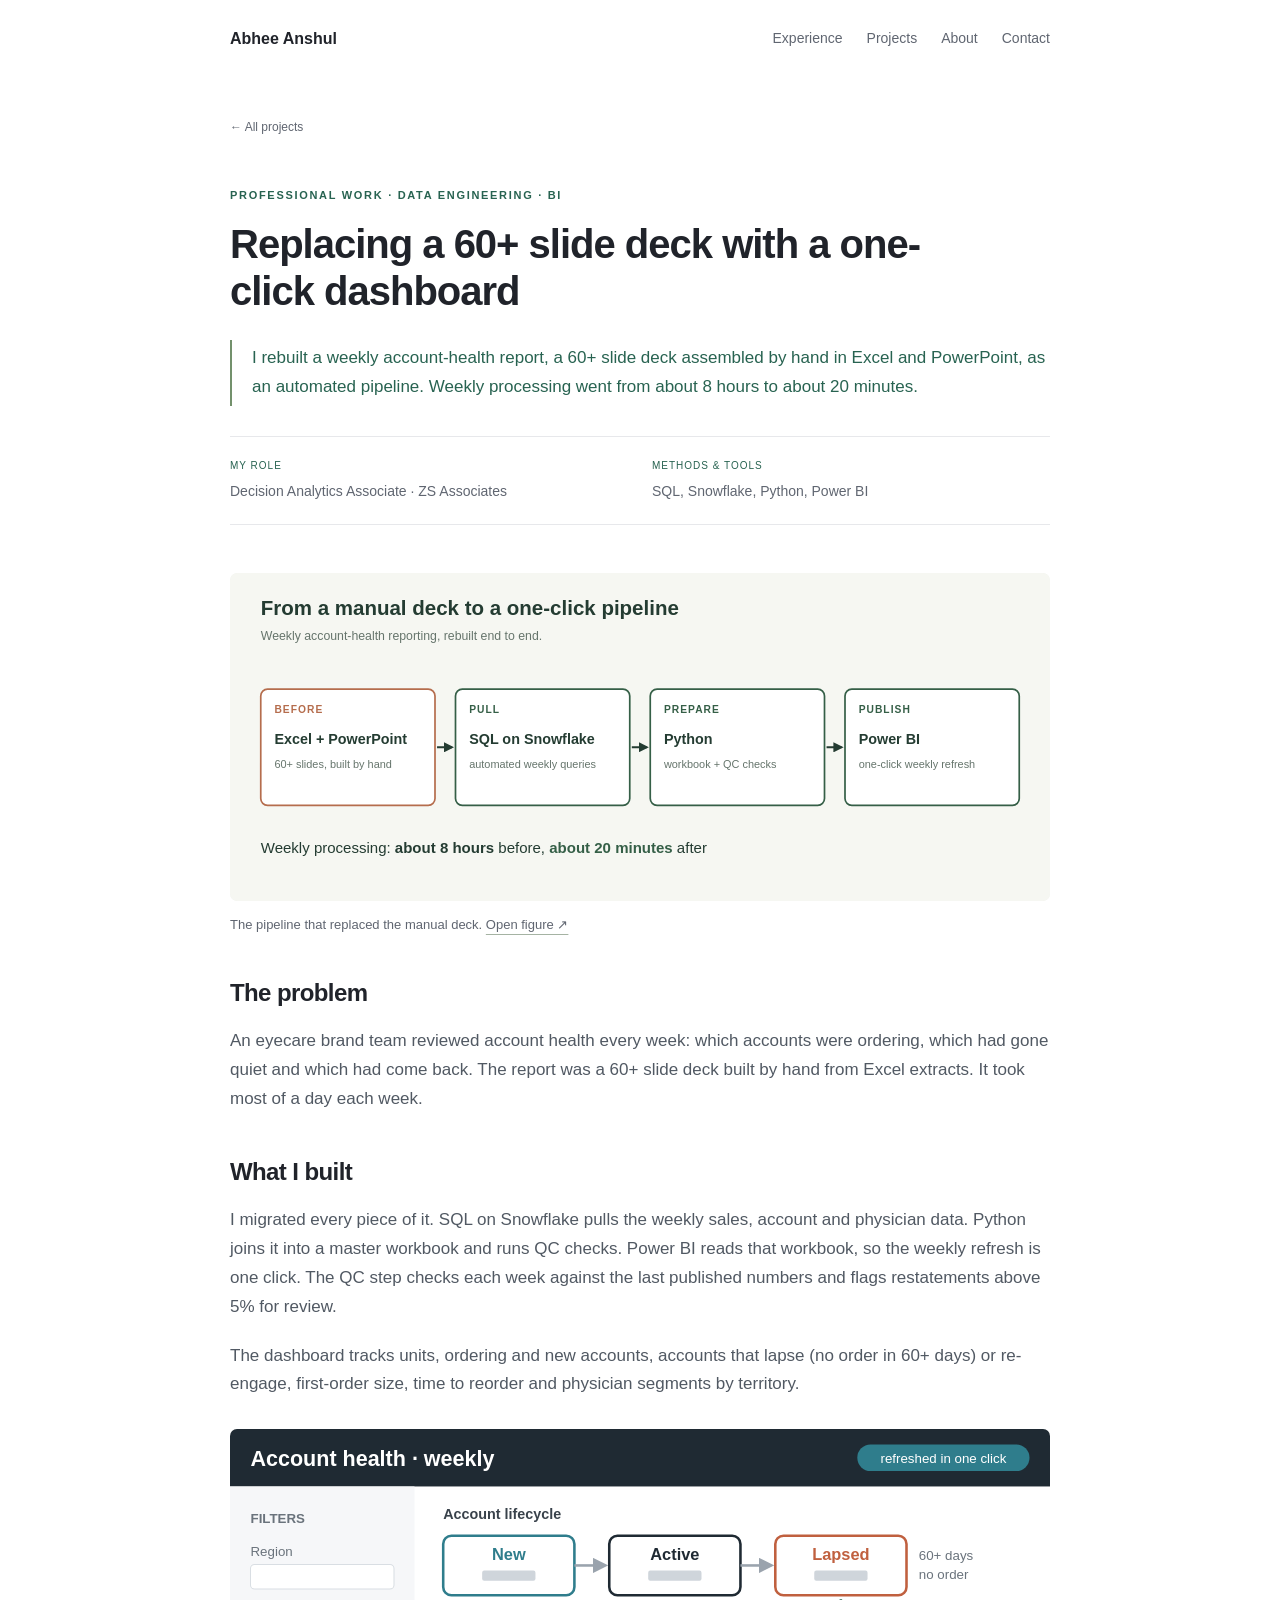
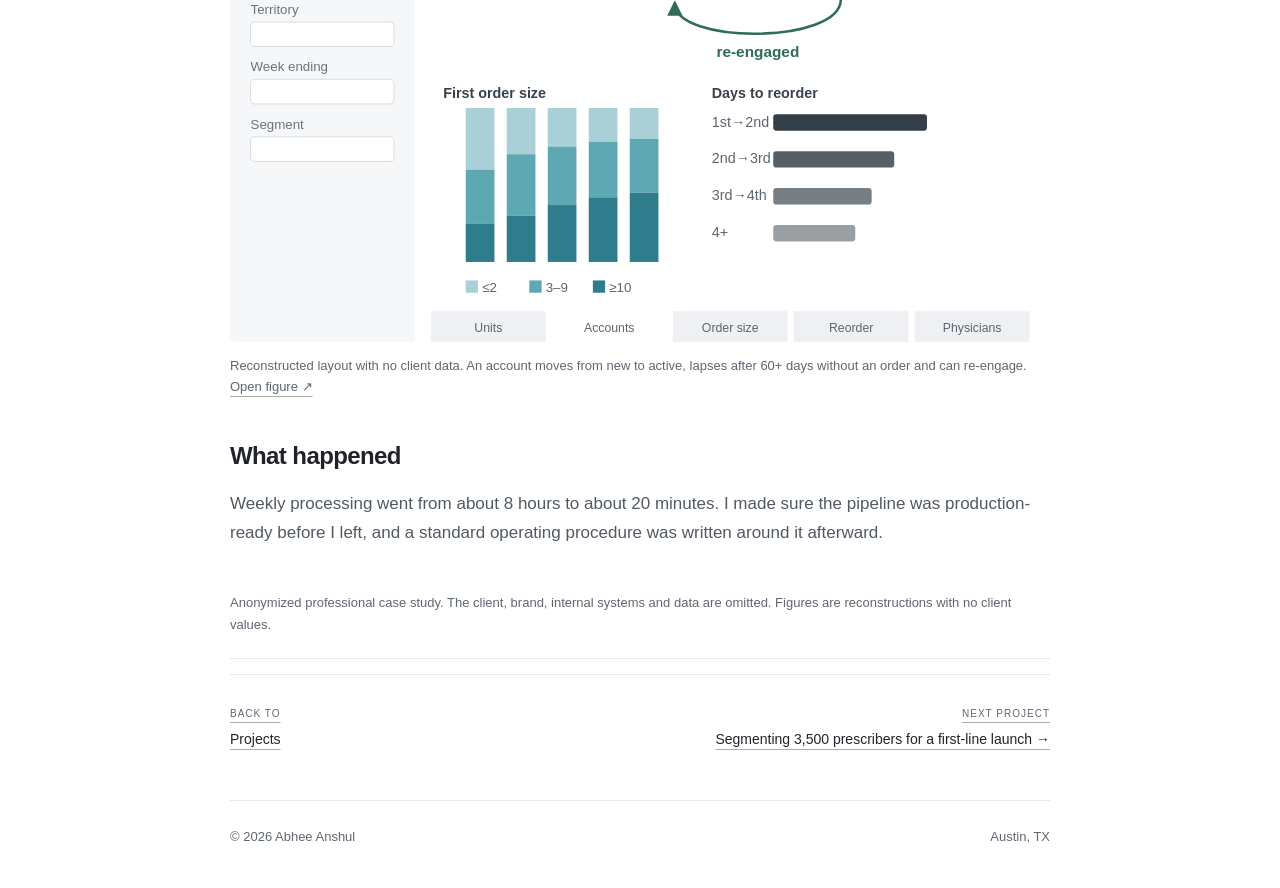
==== work/account-dashboard/index.html @ 4641d244 "Portfolio - 19th oct" ====
<!doctype html><html lang="en"><head><meta charset="utf-8"><meta name="viewport" content="width=device-width,initial-scale=1"><title>Replacing a 60+ slide deck with a one-click dashboard | Abhee Anshul</title><meta name="description" content="A weekly account-health report rebuilt as a Snowflake, Python and Power BI pipeline."><meta name="theme-color" content="#ffffff"><meta property="og:title" content="Replacing a 60+ slide deck with a one-click dashboard | Abhee Anshul"><meta property="og:description" content="A weekly account-health report rebuilt as a Snowflake, Python and Power BI pipeline."><meta property="og:type" content="article"><meta property="og:image" content="https://abheeanshul.github.io/assets/og-card.png"><meta property="og:image:width" content="1200"><meta property="og:image:height" content="630"><meta name="twitter:card" content="summary_large_image"><link rel="icon" href="../../assets/favicon.svg" type="image/svg+xml"><link rel="stylesheet" href="../../assets/style.css"></head><body><a class="skip" href="#main">Skip to content</a><div class="article-shell"><header class="topbar"><a class="wordmark" href="../../">Abhee Anshul</a><nav aria-label="Main navigation"><a href="../../#experience">Experience</a><a href="../../#work">Projects</a><a href="../../#about">About</a><a href="../../#contact">Contact</a></nav></header><main id="main"><a class="back" href="../../#work">← All projects</a><article><header class="article-header"><div class="eyebrow">Professional work · Data engineering · BI</div><h1>Replacing a 60+ slide deck with a one-click dashboard</h1><p class="takeaway">I rebuilt a weekly account-health report, a 60+ slide deck assembled by hand in Excel and PowerPoint, as an automated pipeline. Weekly processing went from about 8 hours to about 20 minutes.</p><div class="article-meta"><div><span>My role</span>Decision Analytics Associate · ZS Associates</div><div><span>Methods &amp; tools</span>SQL, Snowflake, Python, Power BI</div></div></header><figure class="article-hero"><a href="../../assets/dashboard-pipeline.svg" target="_blank" rel="noopener noreferrer" aria-label="Open figure"><img src="../../assets/dashboard-pipeline.svg" alt="Excel and PowerPoint replaced by SQL on Snowflake, Python with QC checks and a Power BI dashboard." width="1200"></a><figcaption>The pipeline that replaced the manual deck. <a href="../../assets/dashboard-pipeline.svg" target="_blank" rel="noopener noreferrer">Open figure ↗</a></figcaption></figure><section class="prose-section"><h2>The problem</h2><p>An eyecare brand team reviewed account health every week: which accounts were ordering, which had gone quiet and which had come back. The report was a 60+ slide deck built by hand from Excel extracts. It took most of a day each week.</p></section><section class="prose-section"><h2>What I built</h2><p>I migrated every piece of it. SQL on Snowflake pulls the weekly sales, account and physician data. Python joins it into a master workbook and runs QC checks. Power BI reads that workbook, so the weekly refresh is one click. The QC step checks each week against the last published numbers and flags restatements above 5% for review.</p><p>The dashboard tracks units, ordering and new accounts, accounts that lapse (no order in 60+ days) or re-engage, first-order size, time to reorder and physician segments by territory.</p><figure><a href="../../assets/dashboard-layout.svg" target="_blank" rel="noopener noreferrer" aria-label="Open figure"><img src="../../assets/dashboard-layout.svg" alt="Reconstructed dashboard layout: account lifecycle from new to active to lapsed with a re-engaged loop, first order size and days to reorder." loading="lazy" width="1200"></a><figcaption>Reconstructed layout with no client data. An account moves from new to active, lapses after 60+ days without an order and can re-engage. <a href="../../assets/dashboard-layout.svg" target="_blank" rel="noopener noreferrer">Open figure ↗</a></figcaption></figure></section><section class="prose-section"><h2>What happened</h2><p>Weekly processing went from about 8 hours to about 20 minutes. I made sure the pipeline was production-ready before I left, and a standard operating procedure was written around it afterward.</p></section><p class="source-note">Anonymized professional case study. The client, brand, internal systems and data are omitted. Figures are reconstructions with no client values.</p></article><nav class="article-bottom" aria-label="Case study navigation"><a href="../../#work"><span>Back to</span>Projects</a><a href="../first-line-adoption/"><span>Next project</span>Segmenting 3,500 prescribers for a first-line launch →</a></nav></main><footer class="footer"><span>© 2026 Abhee Anshul</span><span>Austin, TX</span></footer></div></body></html>
---- assets/style.css ----
:root{--ink:#24352c;--muted:#637066;--accent:#355c44;--paper:#fcfbf8;--line:#e1e4dc;--panel:#eff2eb;--serif:Georgia,'Times New Roman',serif;--sans:ui-sans-serif,-apple-system,BlinkMacSystemFont,'Segoe UI',sans-serif}
*{box-sizing:border-box}html{scroll-behavior:smooth;scroll-padding-top:30px}body{margin:0;background:var(--paper);color:var(--ink);font:16px/1.75 var(--sans);-webkit-font-smoothing:antialiased}a{color:inherit;text-decoration-color:#a5b3a3;text-underline-offset:5px}a:hover{color:var(--accent);text-decoration-color:var(--accent)}a:focus-visible,button:focus-visible,summary:focus-visible{outline:2px solid var(--accent);outline-offset:6px}button{font:inherit}img{display:block;max-width:100%;height:auto}p{margin:0 0 1.15em}h1,h2,h3{line-height:1.18;font-weight:400}h1,h2{font-family:var(--serif)}h1{font-size:clamp(38px,6vw,58px);letter-spacing:-1.7px;margin:16px 0 22px}h2{font-size:30px;letter-spacing:-.6px;margin:0 0 22px}h3{font-size:20px;margin:0 0 10px;letter-spacing:-.3px}strong{font-weight:600}.shell{max-width:1000px;padding:0 40px;margin:auto}.topbar{display:flex;align-items:center;justify-content:space-between;padding:28px 0;border-bottom:1px solid var(--line);gap:24px}.wordmark{font-size:15px;font-weight:600;text-decoration:none}.topbar nav{display:flex;gap:24px;font-size:13px;color:var(--muted)}.topbar nav a{text-decoration:none}.skip{position:fixed;left:15px;top:-80px;background:var(--paper);padding:12px;z-index:10}.skip:focus{top:15px}.intro{max-width:710px;padding:76px 0 62px}.eyebrow{font-size:11px;font-weight:600;text-transform:uppercase;letter-spacing:1.7px;color:var(--accent)}.project-row{display:grid;grid-template-columns:250px 1fr;gap:34px;padding:28px 0;border-top:1px solid var(--line);align-items:center}.project-row[hidden]{display:none}.project-image{border-radius:6px;overflow:hidden;display:block}.project-image img{width:100%;transition:transform .25s}.project-image:hover img{transform:scale(1.025)}.project-row h3 a{text-decoration:none}.project-row h3 a:hover{text-decoration:underline}.project-row p{font-size:14px;line-height:1.7;color:var(--muted);margin-bottom:11px}.contact-links{display:flex;flex-wrap:wrap;gap:24px;font-size:14px}.footer{padding:22px 0 30px;border-top:1px solid var(--line);display:flex;justify-content:space-between;font-size:11px;color:var(--muted)}.article-shell{max-width:840px;margin:auto;padding:0 40px}.back{display:inline-block;margin-top:40px;font-size:12px;color:var(--muted);text-decoration:none}.article-header{padding:45px 0 20px}.article-header h1{font-size:clamp(34px,5vw,50px);max-width:740px}.subtitle{font-size:18px;color:var(--muted);max-width:630px}.takeaway{border-left:2px solid #73916c;padding:4px 0 4px 20px;margin:25px 0 30px;font-size:17px;color:var(--accent)}.article-meta{display:grid;grid-template-columns:1fr 1fr;gap:24px;padding:20px 0;border-top:1px solid var(--line);border-bottom:1px solid var(--line);font-size:12px;color:var(--muted)}.article-meta span{display:block;color:var(--accent);font-size:10px;letter-spacing:1px;text-transform:uppercase;margin-bottom:6px}.article-hero{margin:28px 0 40px;border-radius:8px}.prose-section{margin:44px 0}.prose-section h2{font-size:27px;margin-bottom:20px}.prose-section p,.prose-section li{font-size:15px;color:#4a584e}.prose-section strong{color:var(--ink)}.prose-section li{padding-left:6px;margin-bottom:13px}figure{margin:30px 0}figure img{background:#f4f5f1;border-radius:7px;width:100%}figcaption{font-size:12px;line-height:1.65;color:var(--muted);margin-top:13px}.source-note{font-size:12px;line-height:1.7;color:var(--muted);border-bottom:1px solid var(--line);padding-bottom:22px}.comparison{display:grid;grid-template-columns:1fr 1fr;gap:22px;background:var(--panel);border-radius:8px;padding:30px;margin:25px 0}.comparison>div{display:flex;flex-direction:column}.comparison-label{font-size:12px;color:var(--muted)}.comparison strong{font:46px/1.4 var(--serif);color:var(--accent)}.comparison span:last-child{font-size:11px;color:var(--muted)}.table-wrap{overflow:auto}table{border-collapse:collapse;width:100%;font-size:13px;margin:20px 0 28px}caption{text-align:left;font-size:12px;color:var(--muted);margin-bottom:12px}th,td{padding:13px 12px;border-bottom:1px solid var(--line);text-align:left}thead{background:var(--panel)}tbody th{font-weight:400}td{white-space:nowrap}.article-bottom{border-top:1px solid var(--line);padding:30px 0 48px;display:flex;justify-content:space-between;gap:25px;font-size:13px}.article-bottom span{display:block;font-size:10px;text-transform:uppercase;letter-spacing:1px;color:var(--muted);margin-bottom:6px}.article-bottom a:last-child{text-align:right}
@media(min-width:1250px){.shell{max-width:1030px}}
@media(max-width:700px){.shell,.article-shell{padding:0 24px}.topbar{padding:22px 0}.topbar nav{gap:15px;font-size:12px}.intro{padding:52px 0 40px}h1{letter-spacing:-1px}.project-row{grid-template-columns:1fr;gap:20px;padding:25px 0 30px}.project-image{max-width:100%}.project-image img{height:auto;object-fit:contain}.project-row h3{font-size:22px}.article-header{padding-top:30px}.article-meta{grid-template-columns:1fr;gap:15px}.comparison{padding:20px;gap:16px}.comparison strong{font-size:40px}.comparison-label{font-size:11px}.footer{gap:20px}.article-bottom{font-size:12px}.article-bottom a{max-width:48%}}
@media(prefers-reduced-motion:reduce){html{scroll-behavior:auto}*{transition:none!important}}
@media print{body{background:white;font-size:11px}.topbar,.footer,.skip{display:none}.shell{max-width:none;padding:0}a{text-decoration:none}@page{margin:18mm}}

.company-link{display:inline-flex;align-items:center;gap:10px;text-decoration:none;vertical-align:middle}.company-link:hover{text-decoration:underline}.company-logo{width:28px;height:28px;object-fit:contain}.company-link[href*=amgen] .company-logo{width:46px}
.school{display:flex;align-items:flex-start;gap:14px}.school>img{width:32px;height:32px;object-fit:contain;flex-shrink:0}.school h3 a{text-decoration:none}.school h3 a:hover{text-decoration:underline}.role-dot{font-weight:400}.footer a{text-decoration:none}.code-link{display:inline-block;margin-top:20px;font-size:15px}.education-row a:focus-visible{outline-offset:3px}
@media(max-width:700px){.role-dot{display:none}.education-row>span{padding-left:46px}.topbar nav{flex-wrap:wrap;justify-content:flex-end;gap:12px}.footer{flex-wrap:wrap}.school p{font-size:14px}}

:root{--ink:#20232a;--muted:#606671;--accent:#286351;--paper:#fff;--line:#e7e8eb;--panel:#f5f7f6;--serif:var(--sans)}
body{font-size:17px;line-height:1.7}.shell{max-width:1000px}.topbar{border:0;padding:25px 0}.topbar nav{font-size:14px}.wordmark{font-weight:500}.footer{font-size:13px;padding:25px 0 40px}.personal-home h2{font-family:var(--sans);font-size:14px;letter-spacing:1.6px;text-transform:uppercase;font-weight:600;margin:0 0 30px}.profile{display:flex;align-items:center;gap:36px;padding:43px 0 0}.portrait{width:176px;height:176px;object-fit:cover;object-position:center 27%;border-radius:50%}.profile h1{font-family:var(--sans);font-size:36px;font-weight:650;letter-spacing:-1px;margin:0 0 4px}.profile-line{font-size:19px;color:var(--muted);margin:0 0 17px}.profile-links{display:flex;gap:24px;flex-wrap:wrap;font-size:16px;color:var(--muted)}.profile-links a{text-decoration:none}.profile-links a:hover{text-decoration:underline}.home-section{margin:64px 0 0}.about-list{padding-left:23px;color:var(--muted);margin:0;max-width:820px}.about-list li{padding-left:2px;margin:10px 0}.about-list strong{font-weight:500;color:var(--ink)}.timeline{list-style:none;padding:0 0 0 27px;margin:0 0 0 4px;border-left:1px solid var(--line)}.timeline li{position:relative;padding:0 0 31px}.timeline li:last-child{padding-bottom:0}.timeline li:before{content:'';position:absolute;left:-33px;top:9px;width:11px;height:11px;border-radius:50%;background:#d3d7d5}.timeline time{font-size:14px;color:var(--muted)}.timeline h3{font-size:18px;font-weight:550;line-height:1.6;margin:2px 0 8px}.timeline h3 span{font-weight:400;color:var(--muted)}.timeline p{font-size:16px;color:var(--muted);margin:0;max-width:780px}.context-link{font-size:13px;white-space:nowrap;color:var(--accent)}.earlier{font-size:13px;color:var(--muted);margin:23px 0 0 31px}.project-row{grid-template-columns:236px 1fr;gap:29px;border:0;padding:15px 0 25px;align-items:center}.project-row h3{font-size:19px;line-height:1.4;font-weight:500;letter-spacing:-.25px;margin-bottom:9px}.project-row h3 a{text-decoration:underline;text-decoration-color:#a8b4ad;text-underline-offset:4px}.project-row p{font-size:16px;line-height:1.7;margin:0}.project-image{border-radius:3px;border:1px solid #edf0ed;background:#fafbf9}.project-image img{width:100%;height:145px;object-fit:contain;transition:none}.project-image:hover img{transform:none}.education-row{display:flex;justify-content:space-between;gap:25px;margin-bottom:24px}.education-row h3{font-size:17px;font-weight:500;margin:0 0 5px}.education-row p{font-size:15px;color:var(--muted);margin:0}.education-row>span{font-size:14px;color:var(--muted);white-space:nowrap}.personal-contact{padding-bottom:54px}.personal-contact h2{margin-bottom:18px}.personal-contact p{font-size:16px;color:var(--muted);margin-bottom:10px}.personal-contact>a{font-size:16px}.article-header h1{font-weight:600;font-size:40px;letter-spacing:-1px}.prose-section h2{font-size:24px;font-weight:550}.prose-section p,.prose-section li{font-size:17px;color:#515963}.article-shell{max-width:900px}.article-meta{font-size:14px}.source-note,figcaption{font-size:13px}.article-bottom{font-size:14px}.subtitle{max-width:740px}.comparison strong{font-family:var(--sans)}
@media(max-width:700px){.profile{gap:23px;padding-top:26px}.portrait{width:116px;height:116px}.profile h1{font-size:30px}.profile-line{font-size:16px}.profile-links{font-size:14px;gap:14px}.home-section{margin-top:48px}.about-list{font-size:16px}.project-row{grid-template-columns:1fr;gap:17px;padding-bottom:30px}.project-image{max-width:360px}.project-image img{height:185px}.project-row h3{font-size:20px}.education-row{flex-direction:column;gap:5px}.timeline h3 span{display:block;font-size:15px}.article-header h1{font-size:33px}.footer{font-size:12px}}
@media(max-width:420px){.profile{align-items:flex-start;flex-direction:column;gap:21px}.portrait{width:115px;height:115px}.profile h1{font-size:32px}.profile-links{font-size:15px;gap:22px}.topbar nav{gap:17px}.personal-home h2{margin-bottom:24px}}

.wordmark{font-size:16px;font-weight:600;text-decoration:none;color:var(--ink)}.topbar{justify-content:space-between}
@media(max-width:700px){.topbar{flex-wrap:wrap;row-gap:8px}}
.project-image img{object-fit:cover}
.recent li{padding-bottom:20px}.recent p{font-size:16px;color:var(--muted);margin:2px 0 0;max-width:780px}.recent a{color:var(--ink)}

.topbar nav{margin-left:auto}
.group-title{font-size:16px;font-weight:500;color:var(--muted);margin:0 0 12px}.project-group+.project-group{margin-top:34px}
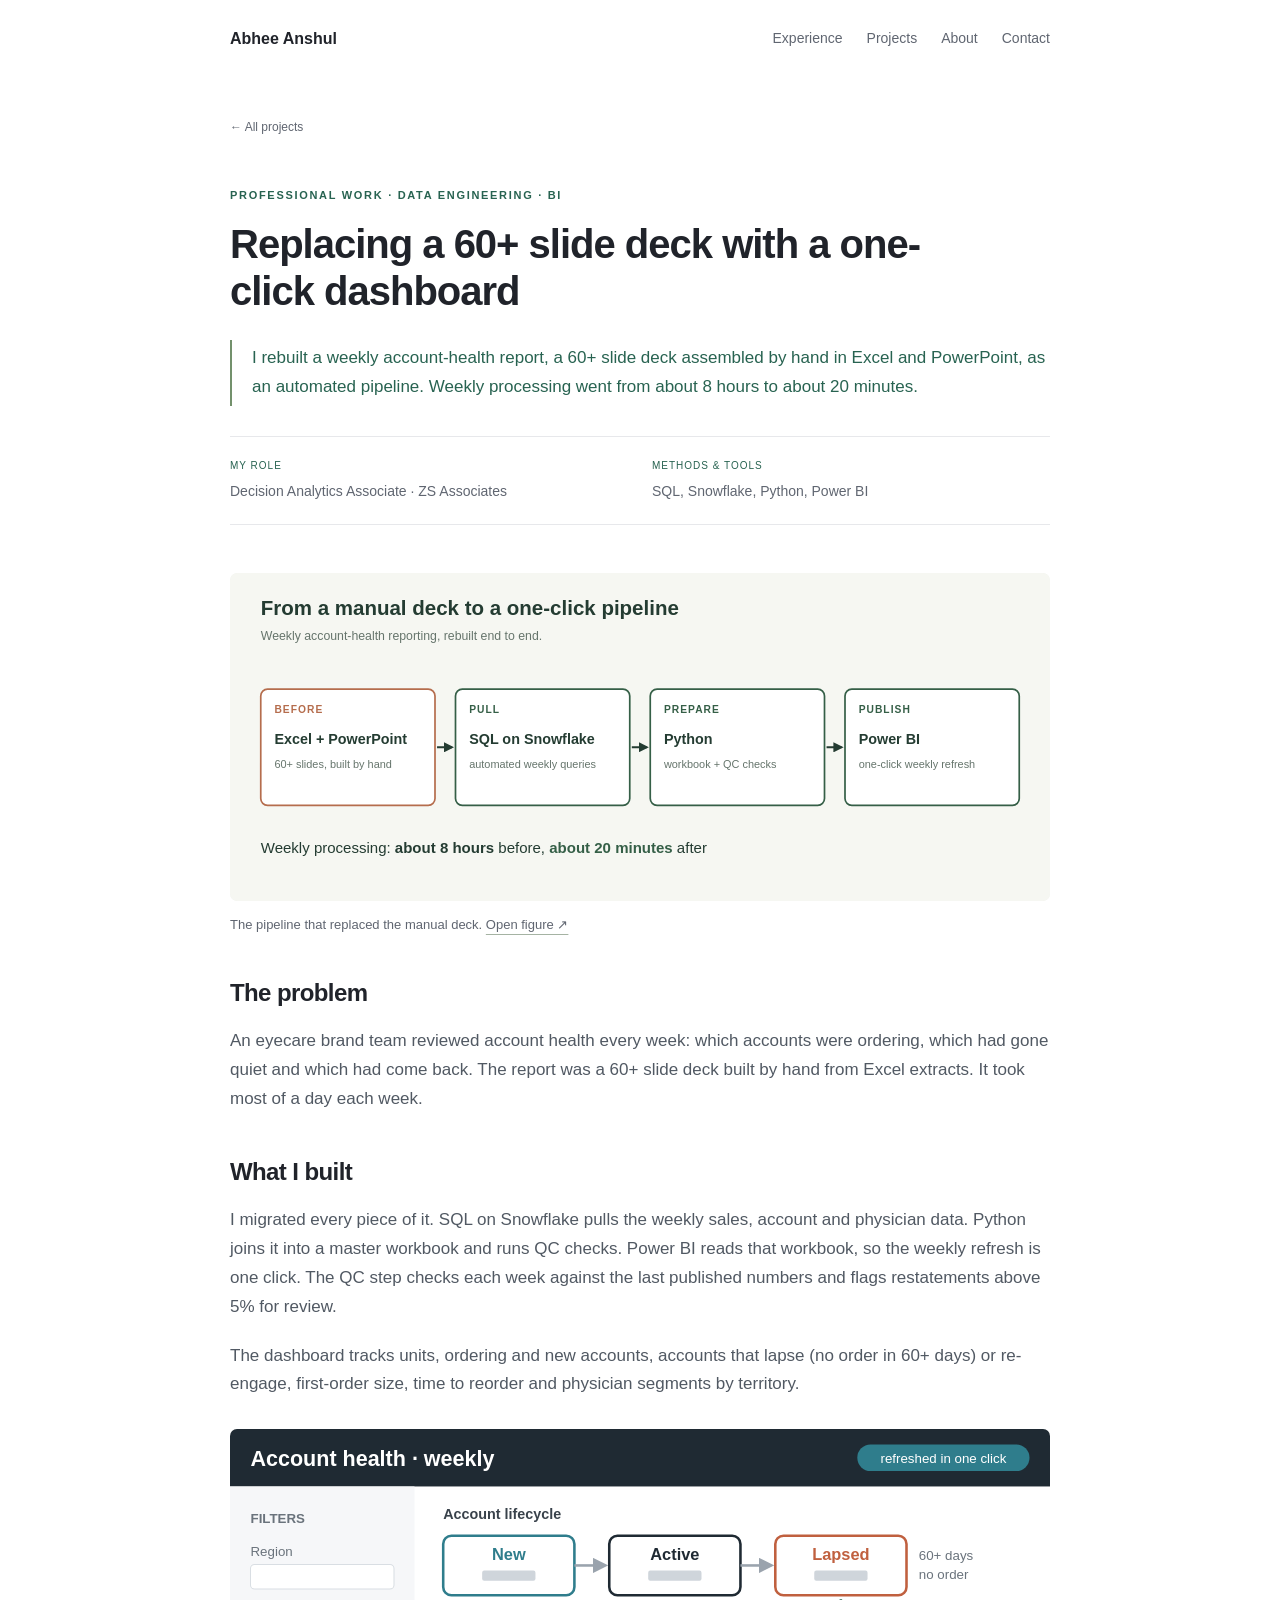
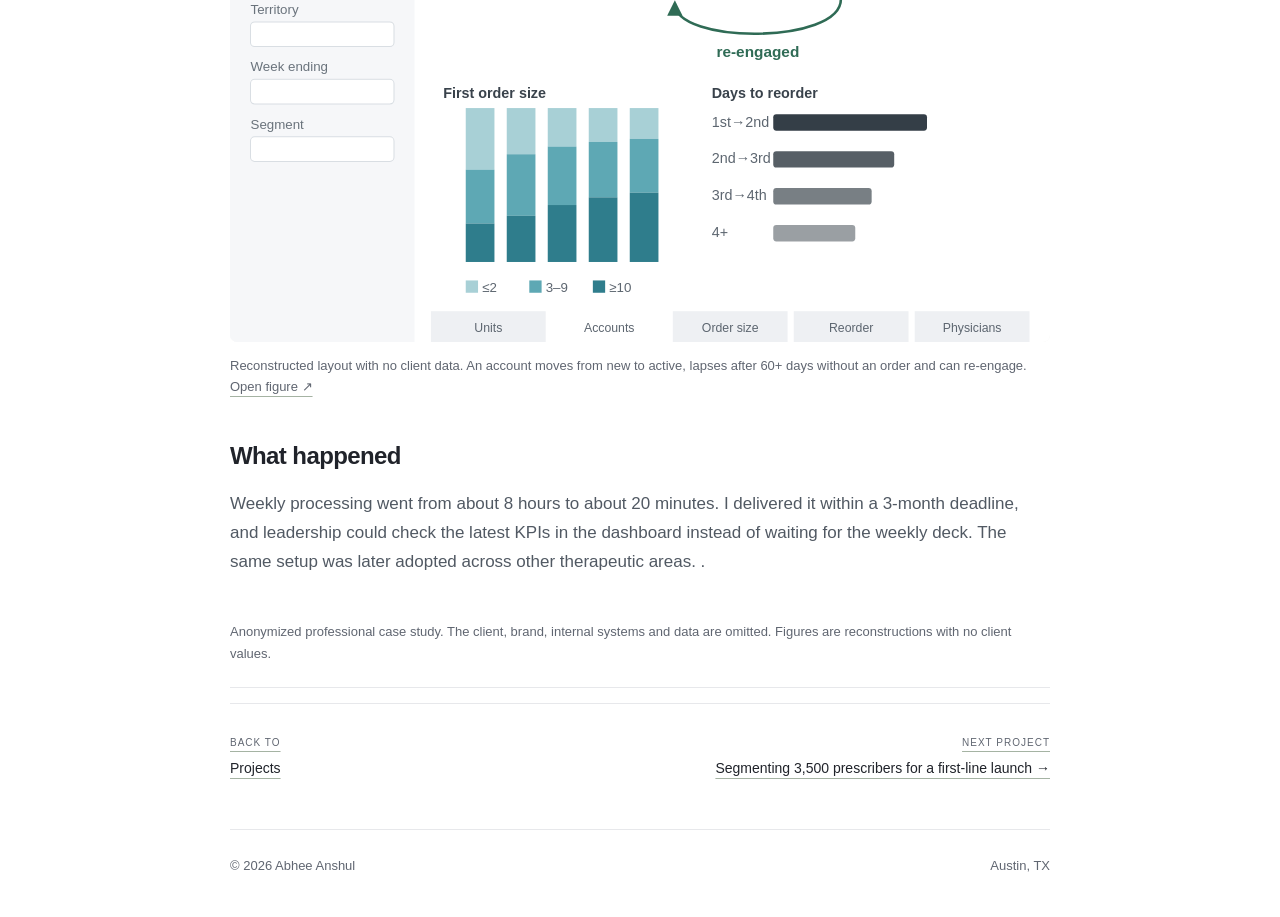
==== commit de4dd55e: "Update index.html" ====
--- a/work/account-dashboard/index.html
+++ b/work/account-dashboard/index.html
@@ -1 +1 @@
-<!doctype html><html lang="en"><head><meta charset="utf-8"><meta name="viewport" content="width=device-width,initial-scale=1"><title>Replacing a 60+ slide deck with a one-click dashboard | Abhee Anshul</title><meta name="description" content="A weekly account-health report rebuilt as a Snowflake, Python and Power BI pipeline."><meta name="theme-color" content="#ffffff"><meta property="og:title" content="Replacing a 60+ slide deck with a one-click dashboard | Abhee Anshul"><meta property="og:description" content="A weekly account-health report rebuilt as a Snowflake, Python and Power BI pipeline."><meta property="og:type" content="article"><meta property="og:image" content="https://abheeanshul.github.io/assets/og-card.png"><meta property="og:image:width" content="1200"><meta property="og:image:height" content="630"><meta name="twitter:card" content="summary_large_image"><link rel="icon" href="../../assets/favicon.svg" type="image/svg+xml"><link rel="stylesheet" href="../../assets/style.css"></head><body><a class="skip" href="#main">Skip to content</a><div class="article-shell"><header class="topbar"><a class="wordmark" href="../../">Abhee Anshul</a><nav aria-label="Main navigation"><a href="../../#experience">Experience</a><a href="../../#work">Projects</a><a href="../../#about">About</a><a href="../../#contact">Contact</a></nav></header><main id="main"><a class="back" href="../../#work">← All projects</a><article><header class="article-header"><div class="eyebrow">Professional work · Data engineering · BI</div><h1>Replacing a 60+ slide deck with a one-click dashboard</h1><p class="takeaway">I rebuilt a weekly account-health report, a 60+ slide deck assembled by hand in Excel and PowerPoint, as an automated pipeline. Weekly processing went from about 8 hours to about 20 minutes.</p><div class="article-meta"><div><span>My role</span>Decision Analytics Associate · ZS Associates</div><div><span>Methods &amp; tools</span>SQL, Snowflake, Python, Power BI</div></div></header><figure class="article-hero"><a href="../../assets/dashboard-pipeline.svg" target="_blank" rel="noopener noreferrer" aria-label="Open figure"><img src="../../assets/dashboard-pipeline.svg" alt="Excel and PowerPoint replaced by SQL on Snowflake, Python with QC checks and a Power BI dashboard." width="1200"></a><figcaption>The pipeline that replaced the manual deck. <a href="../../assets/dashboard-pipeline.svg" target="_blank" rel="noopener noreferrer">Open figure ↗</a></figcaption></figure><section class="prose-section"><h2>The problem</h2><p>An eyecare brand team reviewed account health every week: which accounts were ordering, which had gone quiet and which had come back. The report was a 60+ slide deck built by hand from Excel extracts. It took most of a day each week.</p></section><section class="prose-section"><h2>What I built</h2><p>I migrated every piece of it. SQL on Snowflake pulls the weekly sales, account and physician data. Python joins it into a master workbook and runs QC checks. Power BI reads that workbook, so the weekly refresh is one click. The QC step checks each week against the last published numbers and flags restatements above 5% for review.</p><p>The dashboard tracks units, ordering and new accounts, accounts that lapse (no order in 60+ days) or re-engage, first-order size, time to reorder and physician segments by territory.</p><figure><a href="../../assets/dashboard-layout.svg" target="_blank" rel="noopener noreferrer" aria-label="Open figure"><img src="../../assets/dashboard-layout.svg" alt="Reconstructed dashboard layout: account lifecycle from new to active to lapsed with a re-engaged loop, first order size and days to reorder." loading="lazy" width="1200"></a><figcaption>Reconstructed layout with no client data. An account moves from new to active, lapses after 60+ days without an order and can re-engage. <a href="../../assets/dashboard-layout.svg" target="_blank" rel="noopener noreferrer">Open figure ↗</a></figcaption></figure></section><section class="prose-section"><h2>What happened</h2><p>Weekly processing went from about 8 hours to about 20 minutes. I made sure the pipeline was production-ready before I left, and a standard operating procedure was written around it afterward.</p></section><p class="source-note">Anonymized professional case study. The client, brand, internal systems and data are omitted. Figures are reconstructions with no client values.</p></article><nav class="article-bottom" aria-label="Case study navigation"><a href="../../#work"><span>Back to</span>Projects</a><a href="../first-line-adoption/"><span>Next project</span>Segmenting 3,500 prescribers for a first-line launch →</a></nav></main><footer class="footer"><span>© 2026 Abhee Anshul</span><span>Austin, TX</span></footer></div></body></html>+<!doctype html><html lang="en"><head><meta charset="utf-8"><meta name="viewport" content="width=device-width,initial-scale=1"><title>Replacing a 60+ slide deck with a one-click dashboard | Abhee Anshul</title><meta name="description" content="A weekly account-health report rebuilt as a Snowflake, Python and Power BI pipeline."><meta name="theme-color" content="#ffffff"><meta property="og:title" content="Replacing a 60+ slide deck with a one-click dashboard | Abhee Anshul"><meta property="og:description" content="A weekly account-health report rebuilt as a Snowflake, Python and Power BI pipeline."><meta property="og:type" content="article"><meta property="og:image" content="https://abheeanshul.github.io/assets/og-card.png"><meta property="og:image:width" content="1200"><meta property="og:image:height" content="630"><meta name="twitter:card" content="summary_large_image"><link rel="icon" href="../../assets/favicon.svg" type="image/svg+xml"><link rel="stylesheet" href="../../assets/style.css"></head><body><a class="skip" href="#main">Skip to content</a><div class="article-shell"><header class="topbar"><a class="wordmark" href="../../">Abhee Anshul</a><nav aria-label="Main navigation"><a href="../../#experience">Experience</a><a href="../../#work">Projects</a><a href="../../#about">About</a><a href="../../#contact">Contact</a></nav></header><main id="main"><a class="back" href="../../#work">← All projects</a><article><header class="article-header"><div class="eyebrow">Professional work · Data engineering · BI</div><h1>Replacing a 60+ slide deck with a one-click dashboard</h1><p class="takeaway">I rebuilt a weekly account-health report, a 60+ slide deck assembled by hand in Excel and PowerPoint, as an automated pipeline. Weekly processing went from about 8 hours to about 20 minutes.</p><div class="article-meta"><div><span>My role</span>Decision Analytics Associate · ZS Associates</div><div><span>Methods &amp; tools</span>SQL, Snowflake, Python, Power BI</div></div></header><figure class="article-hero"><a href="../../assets/dashboard-pipeline.svg" target="_blank" rel="noopener noreferrer" aria-label="Open figure"><img src="../../assets/dashboard-pipeline.svg" alt="Excel and PowerPoint replaced by SQL on Snowflake, Python with QC checks and a Power BI dashboard." width="1200"></a><figcaption>The pipeline that replaced the manual deck. <a href="../../assets/dashboard-pipeline.svg" target="_blank" rel="noopener noreferrer">Open figure ↗</a></figcaption></figure><section class="prose-section"><h2>The problem</h2><p>An eyecare brand team reviewed account health every week: which accounts were ordering, which had gone quiet and which had come back. The report was a 60+ slide deck built by hand from Excel extracts. It took most of a day each week.</p></section><section class="prose-section"><h2>What I built</h2><p>I migrated every piece of it. SQL on Snowflake pulls the weekly sales, account and physician data. Python joins it into a master workbook and runs QC checks. Power BI reads that workbook, so the weekly refresh is one click. The QC step checks each week against the last published numbers and flags restatements above 5% for review.</p><p>The dashboard tracks units, ordering and new accounts, accounts that lapse (no order in 60+ days) or re-engage, first-order size, time to reorder and physician segments by territory.</p><figure><a href="../../assets/dashboard-layout.svg" target="_blank" rel="noopener noreferrer" aria-label="Open figure"><img src="../../assets/dashboard-layout.svg" alt="Reconstructed dashboard layout: account lifecycle from new to active to lapsed with a re-engaged loop, first order size and days to reorder." loading="lazy" width="1200"></a><figcaption>Reconstructed layout with no client data. An account moves from new to active, lapses after 60+ days without an order and can re-engage. <a href="../../assets/dashboard-layout.svg" target="_blank" rel="noopener noreferrer">Open figure ↗</a></figcaption></figure></section><section class="prose-section"><h2>What happened</h2><p>Weekly processing went from about 8 hours to about 20 minutes. I delivered it within a 3-month deadline, and leadership could check the latest KPIs in the dashboard instead of waiting for the weekly deck. The same setup was later adopted across other therapeutic areas. .</p></section><p class="source-note">Anonymized professional case study. The client, brand, internal systems and data are omitted. Figures are reconstructions with no client values.</p></article><nav class="article-bottom" aria-label="Case study navigation"><a href="../../#work"><span>Back to</span>Projects</a><a href="../first-line-adoption/"><span>Next project</span>Segmenting 3,500 prescribers for a first-line launch →</a></nav></main><footer class="footer"><span>© 2026 Abhee Anshul</span><span>Austin, TX</span></footer></div></body></html>
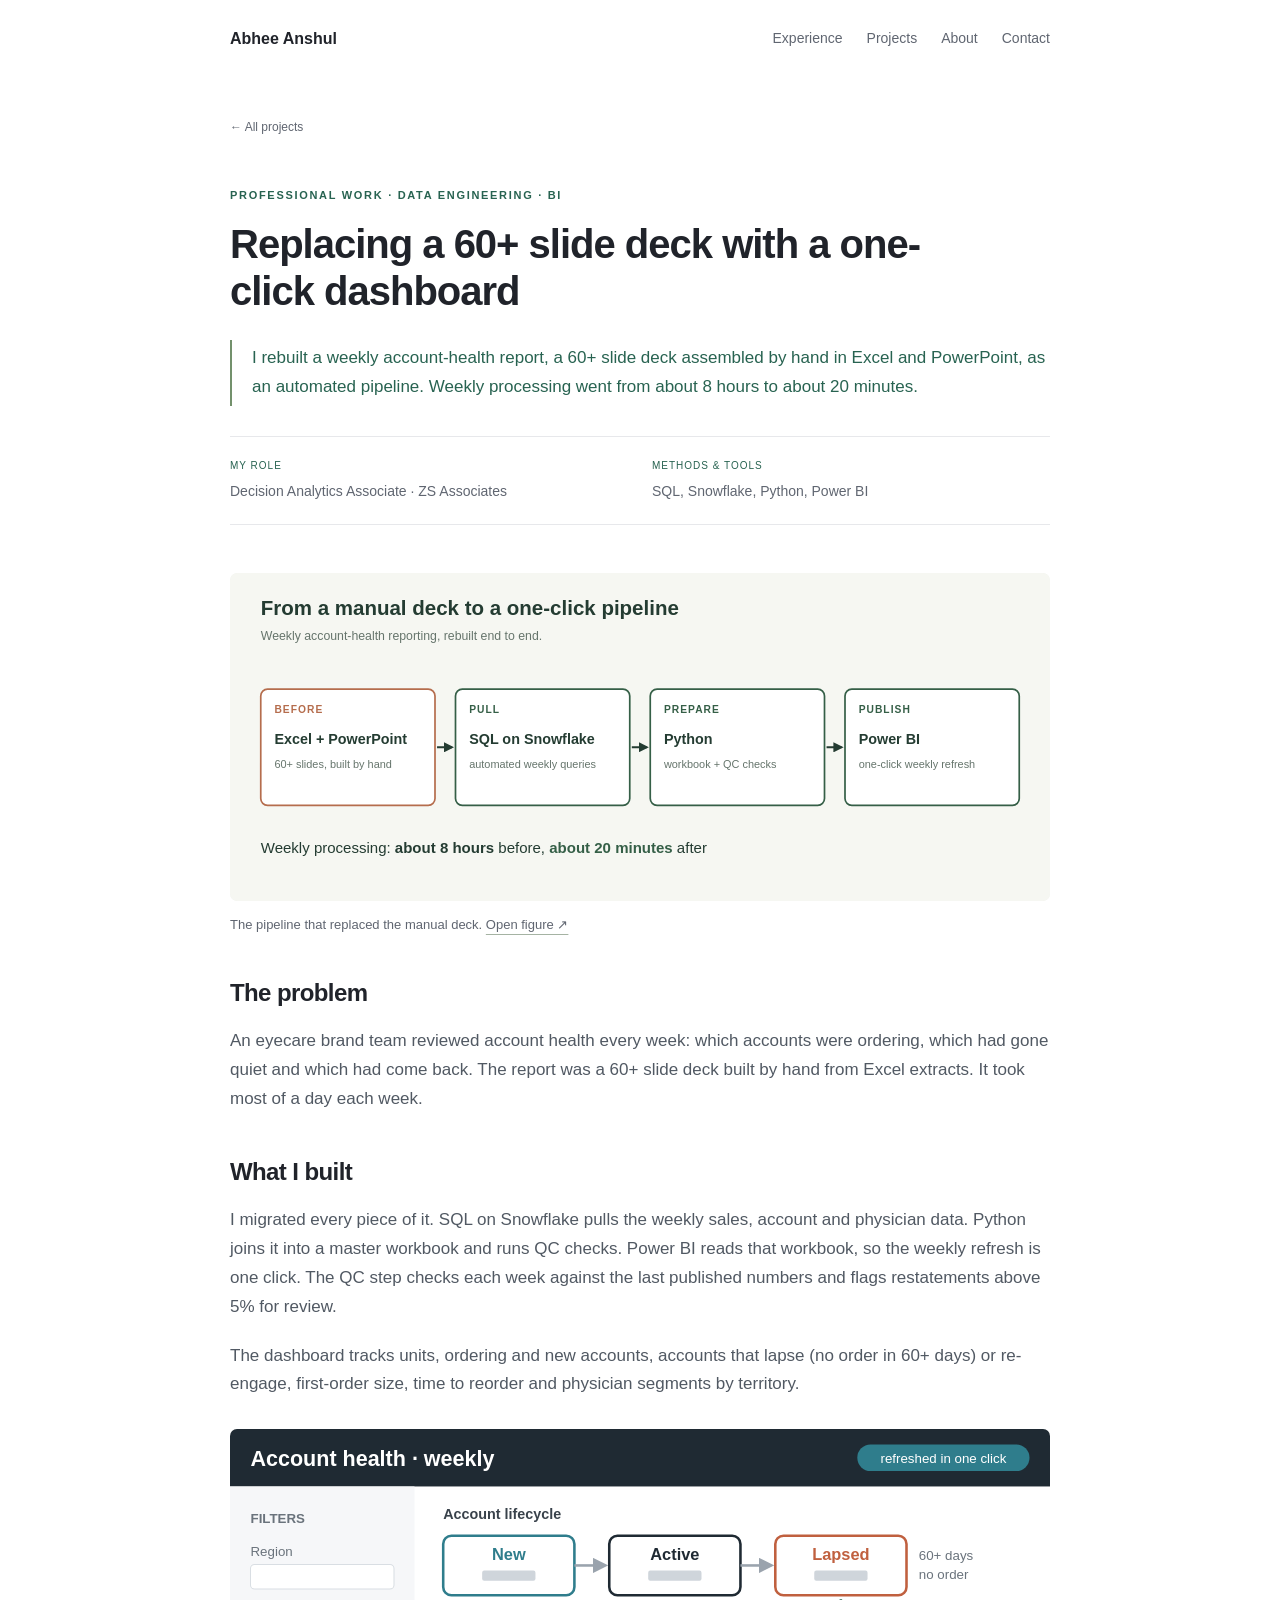
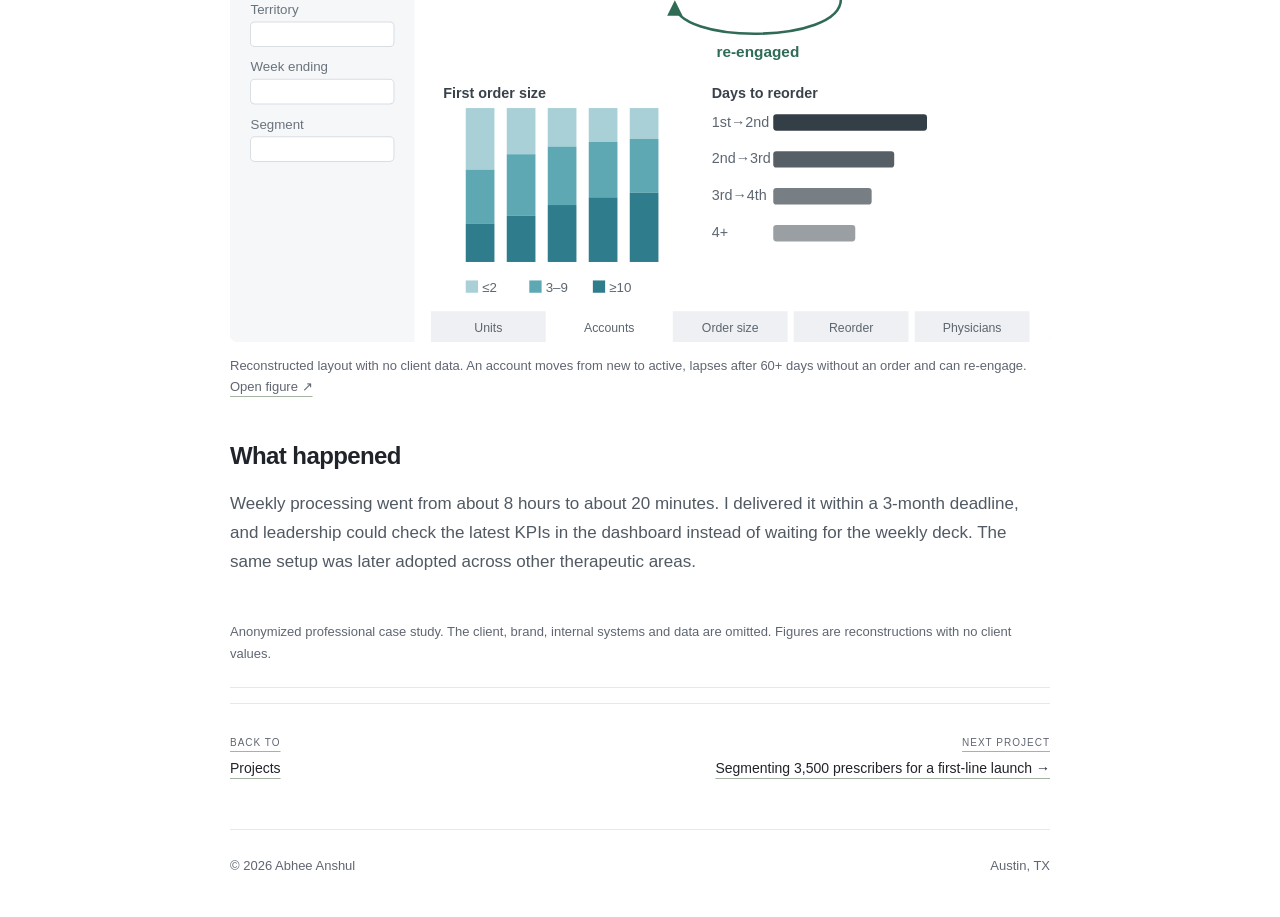
==== commit f4ad6e10: "Update index.html" ====
--- a/work/account-dashboard/index.html
+++ b/work/account-dashboard/index.html
@@ -1 +1 @@
-<!doctype html><html lang="en"><head><meta charset="utf-8"><meta name="viewport" content="width=device-width,initial-scale=1"><title>Replacing a 60+ slide deck with a one-click dashboard | Abhee Anshul</title><meta name="description" content="A weekly account-health report rebuilt as a Snowflake, Python and Power BI pipeline."><meta name="theme-color" content="#ffffff"><meta property="og:title" content="Replacing a 60+ slide deck with a one-click dashboard | Abhee Anshul"><meta property="og:description" content="A weekly account-health report rebuilt as a Snowflake, Python and Power BI pipeline."><meta property="og:type" content="article"><meta property="og:image" content="https://abheeanshul.github.io/assets/og-card.png"><meta property="og:image:width" content="1200"><meta property="og:image:height" content="630"><meta name="twitter:card" content="summary_large_image"><link rel="icon" href="../../assets/favicon.svg" type="image/svg+xml"><link rel="stylesheet" href="../../assets/style.css"></head><body><a class="skip" href="#main">Skip to content</a><div class="article-shell"><header class="topbar"><a class="wordmark" href="../../">Abhee Anshul</a><nav aria-label="Main navigation"><a href="../../#experience">Experience</a><a href="../../#work">Projects</a><a href="../../#about">About</a><a href="../../#contact">Contact</a></nav></header><main id="main"><a class="back" href="../../#work">← All projects</a><article><header class="article-header"><div class="eyebrow">Professional work · Data engineering · BI</div><h1>Replacing a 60+ slide deck with a one-click dashboard</h1><p class="takeaway">I rebuilt a weekly account-health report, a 60+ slide deck assembled by hand in Excel and PowerPoint, as an automated pipeline. Weekly processing went from about 8 hours to about 20 minutes.</p><div class="article-meta"><div><span>My role</span>Decision Analytics Associate · ZS Associates</div><div><span>Methods &amp; tools</span>SQL, Snowflake, Python, Power BI</div></div></header><figure class="article-hero"><a href="../../assets/dashboard-pipeline.svg" target="_blank" rel="noopener noreferrer" aria-label="Open figure"><img src="../../assets/dashboard-pipeline.svg" alt="Excel and PowerPoint replaced by SQL on Snowflake, Python with QC checks and a Power BI dashboard." width="1200"></a><figcaption>The pipeline that replaced the manual deck. <a href="../../assets/dashboard-pipeline.svg" target="_blank" rel="noopener noreferrer">Open figure ↗</a></figcaption></figure><section class="prose-section"><h2>The problem</h2><p>An eyecare brand team reviewed account health every week: which accounts were ordering, which had gone quiet and which had come back. The report was a 60+ slide deck built by hand from Excel extracts. It took most of a day each week.</p></section><section class="prose-section"><h2>What I built</h2><p>I migrated every piece of it. SQL on Snowflake pulls the weekly sales, account and physician data. Python joins it into a master workbook and runs QC checks. Power BI reads that workbook, so the weekly refresh is one click. The QC step checks each week against the last published numbers and flags restatements above 5% for review.</p><p>The dashboard tracks units, ordering and new accounts, accounts that lapse (no order in 60+ days) or re-engage, first-order size, time to reorder and physician segments by territory.</p><figure><a href="../../assets/dashboard-layout.svg" target="_blank" rel="noopener noreferrer" aria-label="Open figure"><img src="../../assets/dashboard-layout.svg" alt="Reconstructed dashboard layout: account lifecycle from new to active to lapsed with a re-engaged loop, first order size and days to reorder." loading="lazy" width="1200"></a><figcaption>Reconstructed layout with no client data. An account moves from new to active, lapses after 60+ days without an order and can re-engage. <a href="../../assets/dashboard-layout.svg" target="_blank" rel="noopener noreferrer">Open figure ↗</a></figcaption></figure></section><section class="prose-section"><h2>What happened</h2><p>Weekly processing went from about 8 hours to about 20 minutes. I delivered it within a 3-month deadline, and leadership could check the latest KPIs in the dashboard instead of waiting for the weekly deck. The same setup was later adopted across other therapeutic areas. .</p></section><p class="source-note">Anonymized professional case study. The client, brand, internal systems and data are omitted. Figures are reconstructions with no client values.</p></article><nav class="article-bottom" aria-label="Case study navigation"><a href="../../#work"><span>Back to</span>Projects</a><a href="../first-line-adoption/"><span>Next project</span>Segmenting 3,500 prescribers for a first-line launch →</a></nav></main><footer class="footer"><span>© 2026 Abhee Anshul</span><span>Austin, TX</span></footer></div></body></html>
+<!doctype html><html lang="en"><head><meta charset="utf-8"><meta name="viewport" content="width=device-width,initial-scale=1"><title>Replacing a 60+ slide deck with a one-click dashboard | Abhee Anshul</title><meta name="description" content="A weekly account-health report rebuilt as a Snowflake, Python and Power BI pipeline."><meta name="theme-color" content="#ffffff"><meta property="og:title" content="Replacing a 60+ slide deck with a one-click dashboard | Abhee Anshul"><meta property="og:description" content="A weekly account-health report rebuilt as a Snowflake, Python and Power BI pipeline."><meta property="og:type" content="article"><meta property="og:image" content="https://abheeanshul.github.io/assets/og-card.png"><meta property="og:image:width" content="1200"><meta property="og:image:height" content="630"><meta name="twitter:card" content="summary_large_image"><link rel="icon" href="../../assets/favicon.svg" type="image/svg+xml"><link rel="stylesheet" href="../../assets/style.css"></head><body><a class="skip" href="#main">Skip to content</a><div class="article-shell"><header class="topbar"><a class="wordmark" href="../../">Abhee Anshul</a><nav aria-label="Main navigation"><a href="../../#experience">Experience</a><a href="../../#work">Projects</a><a href="../../#about">About</a><a href="../../#contact">Contact</a></nav></header><main id="main"><a class="back" href="../../#work">← All projects</a><article><header class="article-header"><div class="eyebrow">Professional work · Data engineering · BI</div><h1>Replacing a 60+ slide deck with a one-click dashboard</h1><p class="takeaway">I rebuilt a weekly account-health report, a 60+ slide deck assembled by hand in Excel and PowerPoint, as an automated pipeline. Weekly processing went from about 8 hours to about 20 minutes.</p><div class="article-meta"><div><span>My role</span>Decision Analytics Associate · ZS Associates</div><div><span>Methods &amp; tools</span>SQL, Snowflake, Python, Power BI</div></div></header><figure class="article-hero"><a href="../../assets/dashboard-pipeline.svg" target="_blank" rel="noopener noreferrer" aria-label="Open figure"><img src="../../assets/dashboard-pipeline.svg" alt="Excel and PowerPoint replaced by SQL on Snowflake, Python with QC checks and a Power BI dashboard." width="1200"></a><figcaption>The pipeline that replaced the manual deck. <a href="../../assets/dashboard-pipeline.svg" target="_blank" rel="noopener noreferrer">Open figure ↗</a></figcaption></figure><section class="prose-section"><h2>The problem</h2><p>An eyecare brand team reviewed account health every week: which accounts were ordering, which had gone quiet and which had come back. The report was a 60+ slide deck built by hand from Excel extracts. It took most of a day each week.</p></section><section class="prose-section"><h2>What I built</h2><p>I migrated every piece of it. SQL on Snowflake pulls the weekly sales, account and physician data. Python joins it into a master workbook and runs QC checks. Power BI reads that workbook, so the weekly refresh is one click. The QC step checks each week against the last published numbers and flags restatements above 5% for review.</p><p>The dashboard tracks units, ordering and new accounts, accounts that lapse (no order in 60+ days) or re-engage, first-order size, time to reorder and physician segments by territory.</p><figure><a href="../../assets/dashboard-layout.svg" target="_blank" rel="noopener noreferrer" aria-label="Open figure"><img src="../../assets/dashboard-layout.svg" alt="Reconstructed dashboard layout: account lifecycle from new to active to lapsed with a re-engaged loop, first order size and days to reorder." loading="lazy" width="1200"></a><figcaption>Reconstructed layout with no client data. An account moves from new to active, lapses after 60+ days without an order and can re-engage. <a href="../../assets/dashboard-layout.svg" target="_blank" rel="noopener noreferrer">Open figure ↗</a></figcaption></figure></section><section class="prose-section"><h2>What happened</h2><p>Weekly processing went from about 8 hours to about 20 minutes. I delivered it within a 3-month deadline, and leadership could check the latest KPIs in the dashboard instead of waiting for the weekly deck. The same setup was later adopted across other therapeutic areas.</p></section><p class="source-note">Anonymized professional case study. The client, brand, internal systems and data are omitted. Figures are reconstructions with no client values.</p></article><nav class="article-bottom" aria-label="Case study navigation"><a href="../../#work"><span>Back to</span>Projects</a><a href="../first-line-adoption/"><span>Next project</span>Segmenting 3,500 prescribers for a first-line launch →</a></nav></main><footer class="footer"><span>© 2026 Abhee Anshul</span><span>Austin, TX</span></footer></div></body></html>
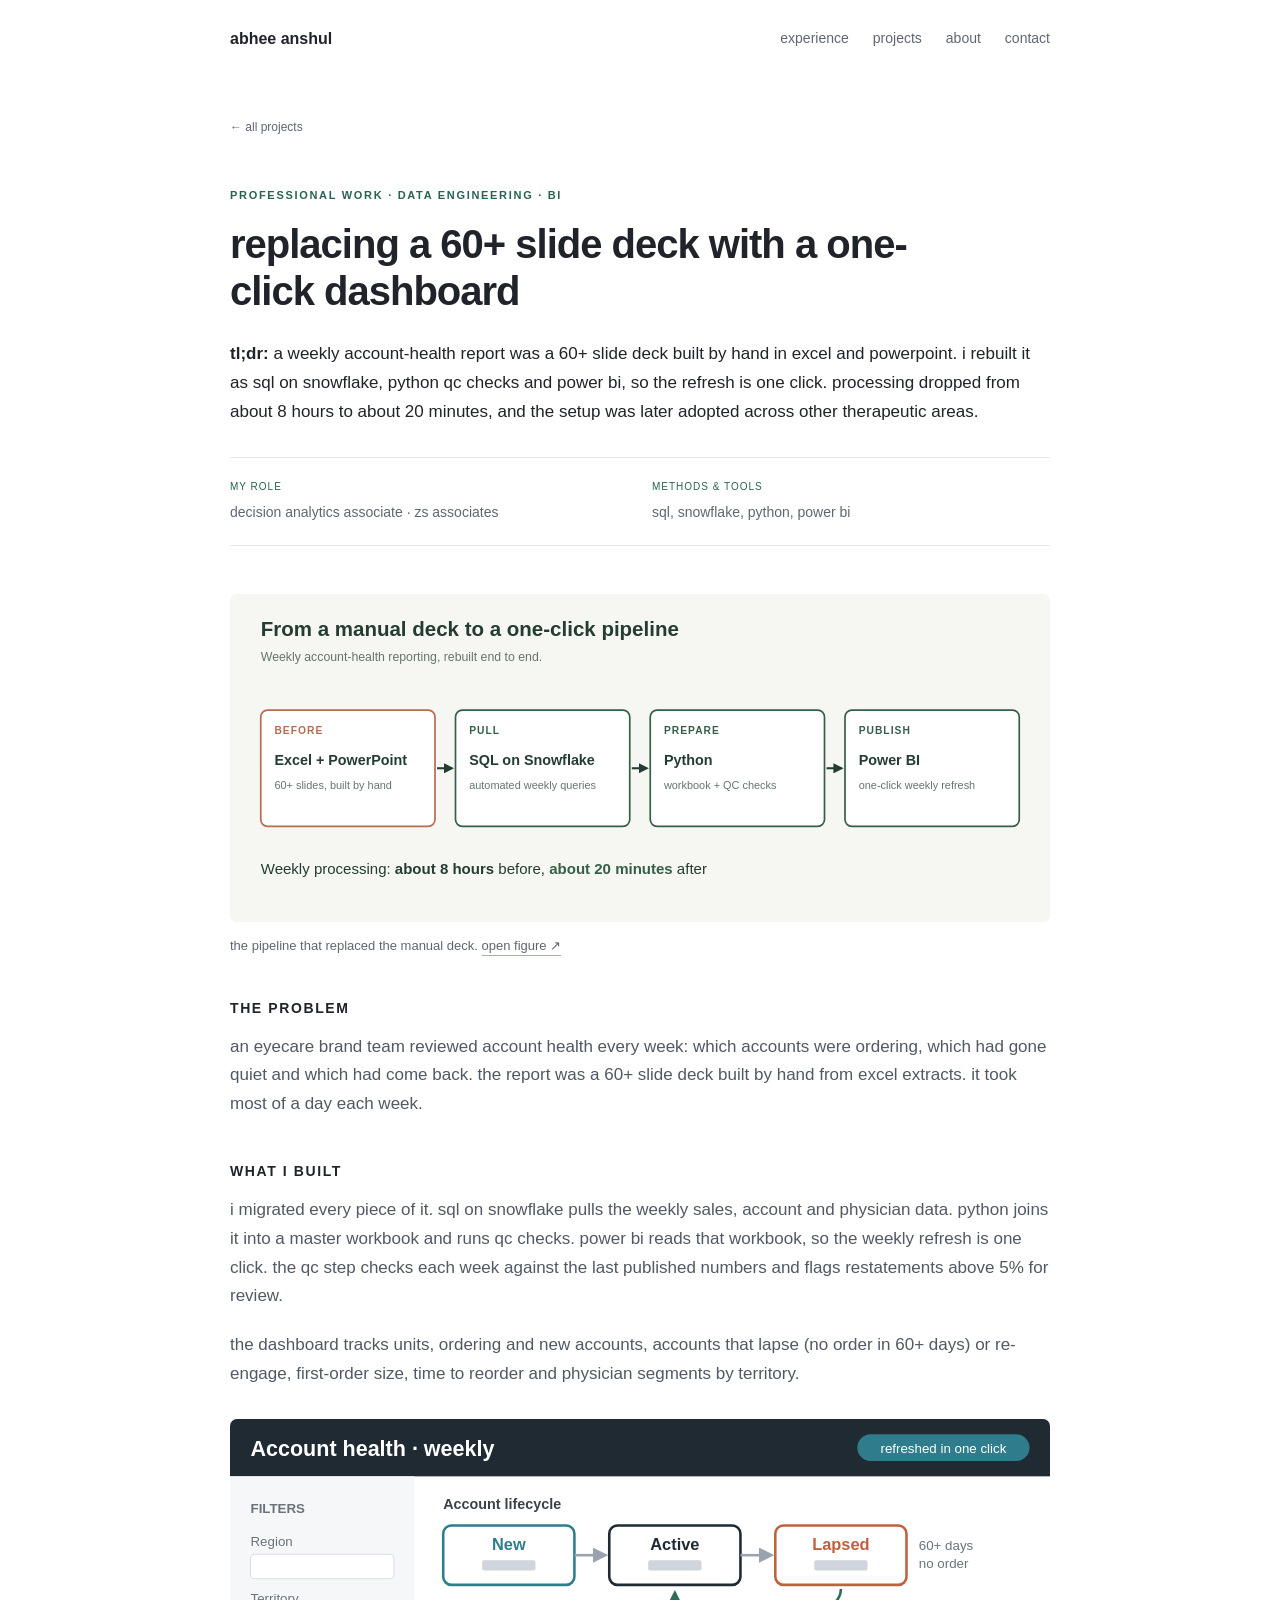
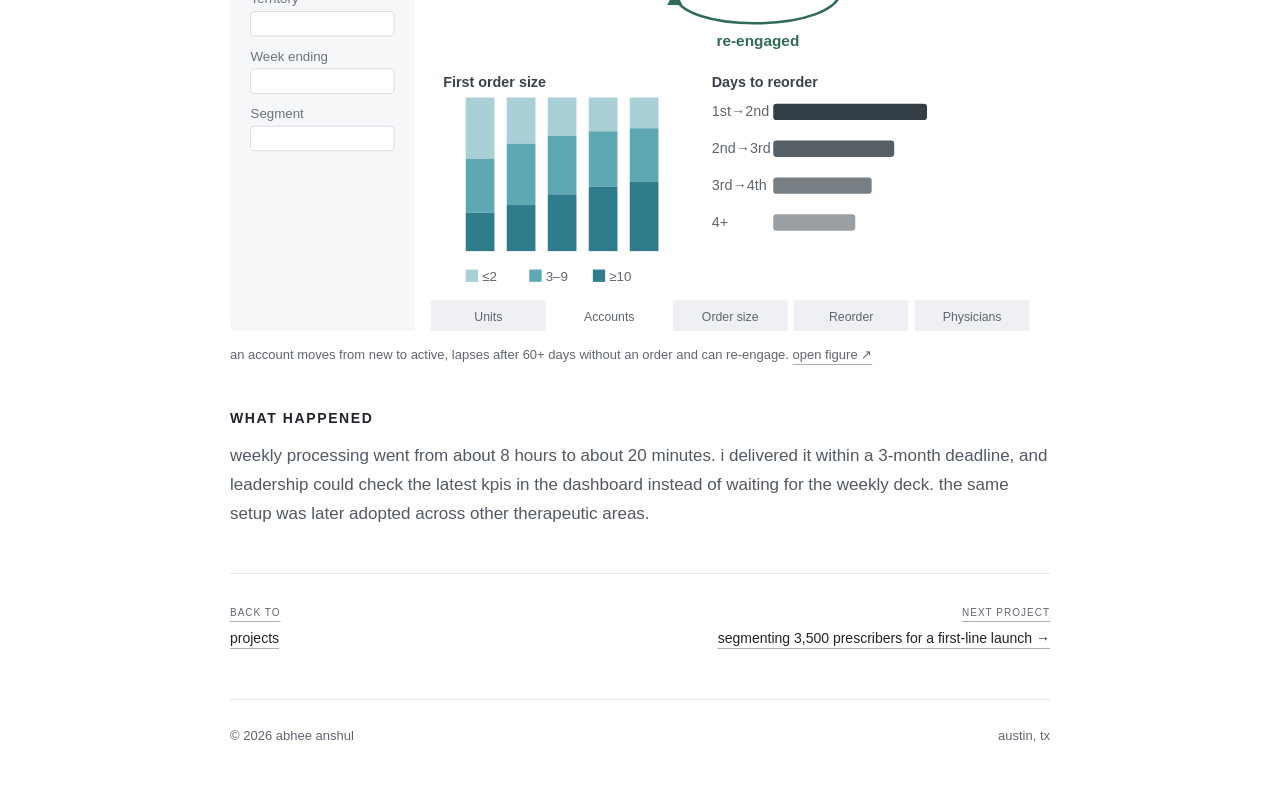
==== commit 7766b368: "Portfolio - 19th oct v2.0" ====
--- a/work/account-dashboard/index.html
+++ b/work/account-dashboard/index.html
@@ -1 +1 @@
-<!doctype html><html lang="en"><head><meta charset="utf-8"><meta name="viewport" content="width=device-width,initial-scale=1"><title>Replacing a 60+ slide deck with a one-click dashboard | Abhee Anshul</title><meta name="description" content="A weekly account-health report rebuilt as a Snowflake, Python and Power BI pipeline."><meta name="theme-color" content="#ffffff"><meta property="og:title" content="Replacing a 60+ slide deck with a one-click dashboard | Abhee Anshul"><meta property="og:description" content="A weekly account-health report rebuilt as a Snowflake, Python and Power BI pipeline."><meta property="og:type" content="article"><meta property="og:image" content="https://abheeanshul.github.io/assets/og-card.png"><meta property="og:image:width" content="1200"><meta property="og:image:height" content="630"><meta name="twitter:card" content="summary_large_image"><link rel="icon" href="../../assets/favicon.svg" type="image/svg+xml"><link rel="stylesheet" href="../../assets/style.css"></head><body><a class="skip" href="#main">Skip to content</a><div class="article-shell"><header class="topbar"><a class="wordmark" href="../../">Abhee Anshul</a><nav aria-label="Main navigation"><a href="../../#experience">Experience</a><a href="../../#work">Projects</a><a href="../../#about">About</a><a href="../../#contact">Contact</a></nav></header><main id="main"><a class="back" href="../../#work">← All projects</a><article><header class="article-header"><div class="eyebrow">Professional work · Data engineering · BI</div><h1>Replacing a 60+ slide deck with a one-click dashboard</h1><p class="takeaway">I rebuilt a weekly account-health report, a 60+ slide deck assembled by hand in Excel and PowerPoint, as an automated pipeline. Weekly processing went from about 8 hours to about 20 minutes.</p><div class="article-meta"><div><span>My role</span>Decision Analytics Associate · ZS Associates</div><div><span>Methods &amp; tools</span>SQL, Snowflake, Python, Power BI</div></div></header><figure class="article-hero"><a href="../../assets/dashboard-pipeline.svg" target="_blank" rel="noopener noreferrer" aria-label="Open figure"><img src="../../assets/dashboard-pipeline.svg" alt="Excel and PowerPoint replaced by SQL on Snowflake, Python with QC checks and a Power BI dashboard." width="1200"></a><figcaption>The pipeline that replaced the manual deck. <a href="../../assets/dashboard-pipeline.svg" target="_blank" rel="noopener noreferrer">Open figure ↗</a></figcaption></figure><section class="prose-section"><h2>The problem</h2><p>An eyecare brand team reviewed account health every week: which accounts were ordering, which had gone quiet and which had come back. The report was a 60+ slide deck built by hand from Excel extracts. It took most of a day each week.</p></section><section class="prose-section"><h2>What I built</h2><p>I migrated every piece of it. SQL on Snowflake pulls the weekly sales, account and physician data. Python joins it into a master workbook and runs QC checks. Power BI reads that workbook, so the weekly refresh is one click. The QC step checks each week against the last published numbers and flags restatements above 5% for review.</p><p>The dashboard tracks units, ordering and new accounts, accounts that lapse (no order in 60+ days) or re-engage, first-order size, time to reorder and physician segments by territory.</p><figure><a href="../../assets/dashboard-layout.svg" target="_blank" rel="noopener noreferrer" aria-label="Open figure"><img src="../../assets/dashboard-layout.svg" alt="Reconstructed dashboard layout: account lifecycle from new to active to lapsed with a re-engaged loop, first order size and days to reorder." loading="lazy" width="1200"></a><figcaption>Reconstructed layout with no client data. An account moves from new to active, lapses after 60+ days without an order and can re-engage. <a href="../../assets/dashboard-layout.svg" target="_blank" rel="noopener noreferrer">Open figure ↗</a></figcaption></figure></section><section class="prose-section"><h2>What happened</h2><p>Weekly processing went from about 8 hours to about 20 minutes. I delivered it within a 3-month deadline, and leadership could check the latest KPIs in the dashboard instead of waiting for the weekly deck. The same setup was later adopted across other therapeutic areas.</p></section><p class="source-note">Anonymized professional case study. The client, brand, internal systems and data are omitted. Figures are reconstructions with no client values.</p></article><nav class="article-bottom" aria-label="Case study navigation"><a href="../../#work"><span>Back to</span>Projects</a><a href="../first-line-adoption/"><span>Next project</span>Segmenting 3,500 prescribers for a first-line launch →</a></nav></main><footer class="footer"><span>© 2026 Abhee Anshul</span><span>Austin, TX</span></footer></div></body></html>
+<!doctype html><html lang="en"><head><meta charset="utf-8"><meta name="viewport" content="width=device-width,initial-scale=1"><title>Replacing a 60+ slide deck with a one-click dashboard | Abhee Anshul</title><meta name="description" content="A weekly account-health report rebuilt as a Snowflake, Python and Power BI pipeline."><meta name="theme-color" content="#ffffff"><meta property="og:title" content="Replacing a 60+ slide deck with a one-click dashboard | Abhee Anshul"><meta property="og:description" content="A weekly account-health report rebuilt as a Snowflake, Python and Power BI pipeline."><meta property="og:type" content="article"><meta property="og:image" content="https://abheeanshul.github.io/assets/og-card.png"><meta property="og:image:width" content="1200"><meta property="og:image:height" content="630"><meta name="twitter:card" content="summary_large_image"><link rel="icon" href="../../assets/favicon.svg" type="image/svg+xml"><link rel="stylesheet" href="../../assets/style.css"></head><body><a class="skip" href="#main">Skip to content</a><div class="article-shell"><header class="topbar"><a class="wordmark" href="../../">Abhee Anshul</a><nav aria-label="Main navigation"><a href="../../#experience">Experience</a><a href="../../#work">Projects</a><a href="../../#about">About</a><a href="../../#contact">Contact</a></nav></header><main id="main"><a class="back" href="../../#work">← All projects</a><article><header class="article-header"><div class="eyebrow">Professional work · Data engineering · BI</div><h1>Replacing a 60+ slide deck with a one-click dashboard</h1><p class="takeaway"><strong>tl;dr:</strong> A weekly account-health report was a 60+ slide deck built by hand in Excel and PowerPoint. I rebuilt it as SQL on Snowflake, Python QC checks and Power BI, so the refresh is one click. Processing dropped from about 8 hours to about 20 minutes, and the setup was later adopted across other therapeutic areas.</p><div class="article-meta"><div><span>My role</span>Decision Analytics Associate · ZS Associates</div><div><span>Methods &amp; tools</span>SQL, Snowflake, Python, Power BI</div></div></header><figure class="article-hero"><a href="../../assets/dashboard-pipeline.svg" target="_blank" rel="noopener noreferrer" aria-label="Open figure"><img src="../../assets/dashboard-pipeline.svg" alt="Excel and PowerPoint replaced by SQL on Snowflake, Python with QC checks and a Power BI dashboard." width="1200"></a><figcaption>The pipeline that replaced the manual deck. <a href="../../assets/dashboard-pipeline.svg" target="_blank" rel="noopener noreferrer">Open figure ↗</a></figcaption></figure><section class="prose-section"><h2>The problem</h2><p>An eyecare brand team reviewed account health every week: which accounts were ordering, which had gone quiet and which had come back. The report was a 60+ slide deck built by hand from Excel extracts. It took most of a day each week.</p></section><section class="prose-section"><h2>What I built</h2><p>I migrated every piece of it. SQL on Snowflake pulls the weekly sales, account and physician data. Python joins it into a master workbook and runs QC checks. Power BI reads that workbook, so the weekly refresh is one click. The QC step checks each week against the last published numbers and flags restatements above 5% for review.</p><p>The dashboard tracks units, ordering and new accounts, accounts that lapse (no order in 60+ days) or re-engage, first-order size, time to reorder and physician segments by territory.</p><figure><a href="../../assets/dashboard-layout.svg" target="_blank" rel="noopener noreferrer" aria-label="Open figure"><img src="../../assets/dashboard-layout.svg" alt="Dashboard layout: account lifecycle from new to active to lapsed with a re-engaged loop, first order size and days to reorder." loading="lazy" width="1200"></a><figcaption>An account moves from new to active, lapses after 60+ days without an order and can re-engage. <a href="../../assets/dashboard-layout.svg" target="_blank" rel="noopener noreferrer">Open figure ↗</a></figcaption></figure></section><section class="prose-section"><h2>What happened</h2><p>Weekly processing went from about 8 hours to about 20 minutes. I delivered it within a 3-month deadline, and leadership could check the latest KPIs in the dashboard instead of waiting for the weekly deck. The same setup was later adopted across other therapeutic areas.</p></section></article><nav class="article-bottom" aria-label="Case study navigation"><a href="../../#work"><span>Back to</span>Projects</a><a href="../first-line-adoption/"><span>Next project</span>Segmenting 3,500 prescribers for a first-line launch →</a></nav></main><footer class="footer"><span>© 2026 Abhee Anshul</span><span>Austin, TX</span></footer></div></body></html>
--- a/assets/style.css
+++ b/assets/style.css
@@ -23,3 +23,5 @@
 
 .topbar nav{margin-left:auto}
 .group-title{font-size:16px;font-weight:500;color:var(--muted);margin:0 0 12px}.project-group+.project-group{margin-top:34px}
+body{text-transform:lowercase}.personal-home h2,.eyebrow,.article-meta span,.article-bottom span,.prose-section h2{text-transform:uppercase}.prose-section h2{font-size:14px;font-weight:600;letter-spacing:1.6px;color:var(--ink);margin-bottom:16px}.takeaway strong{font-weight:600}
+.takeaway{border-left:0;padding:0;color:var(--ink)}.company-link{text-transform:none}
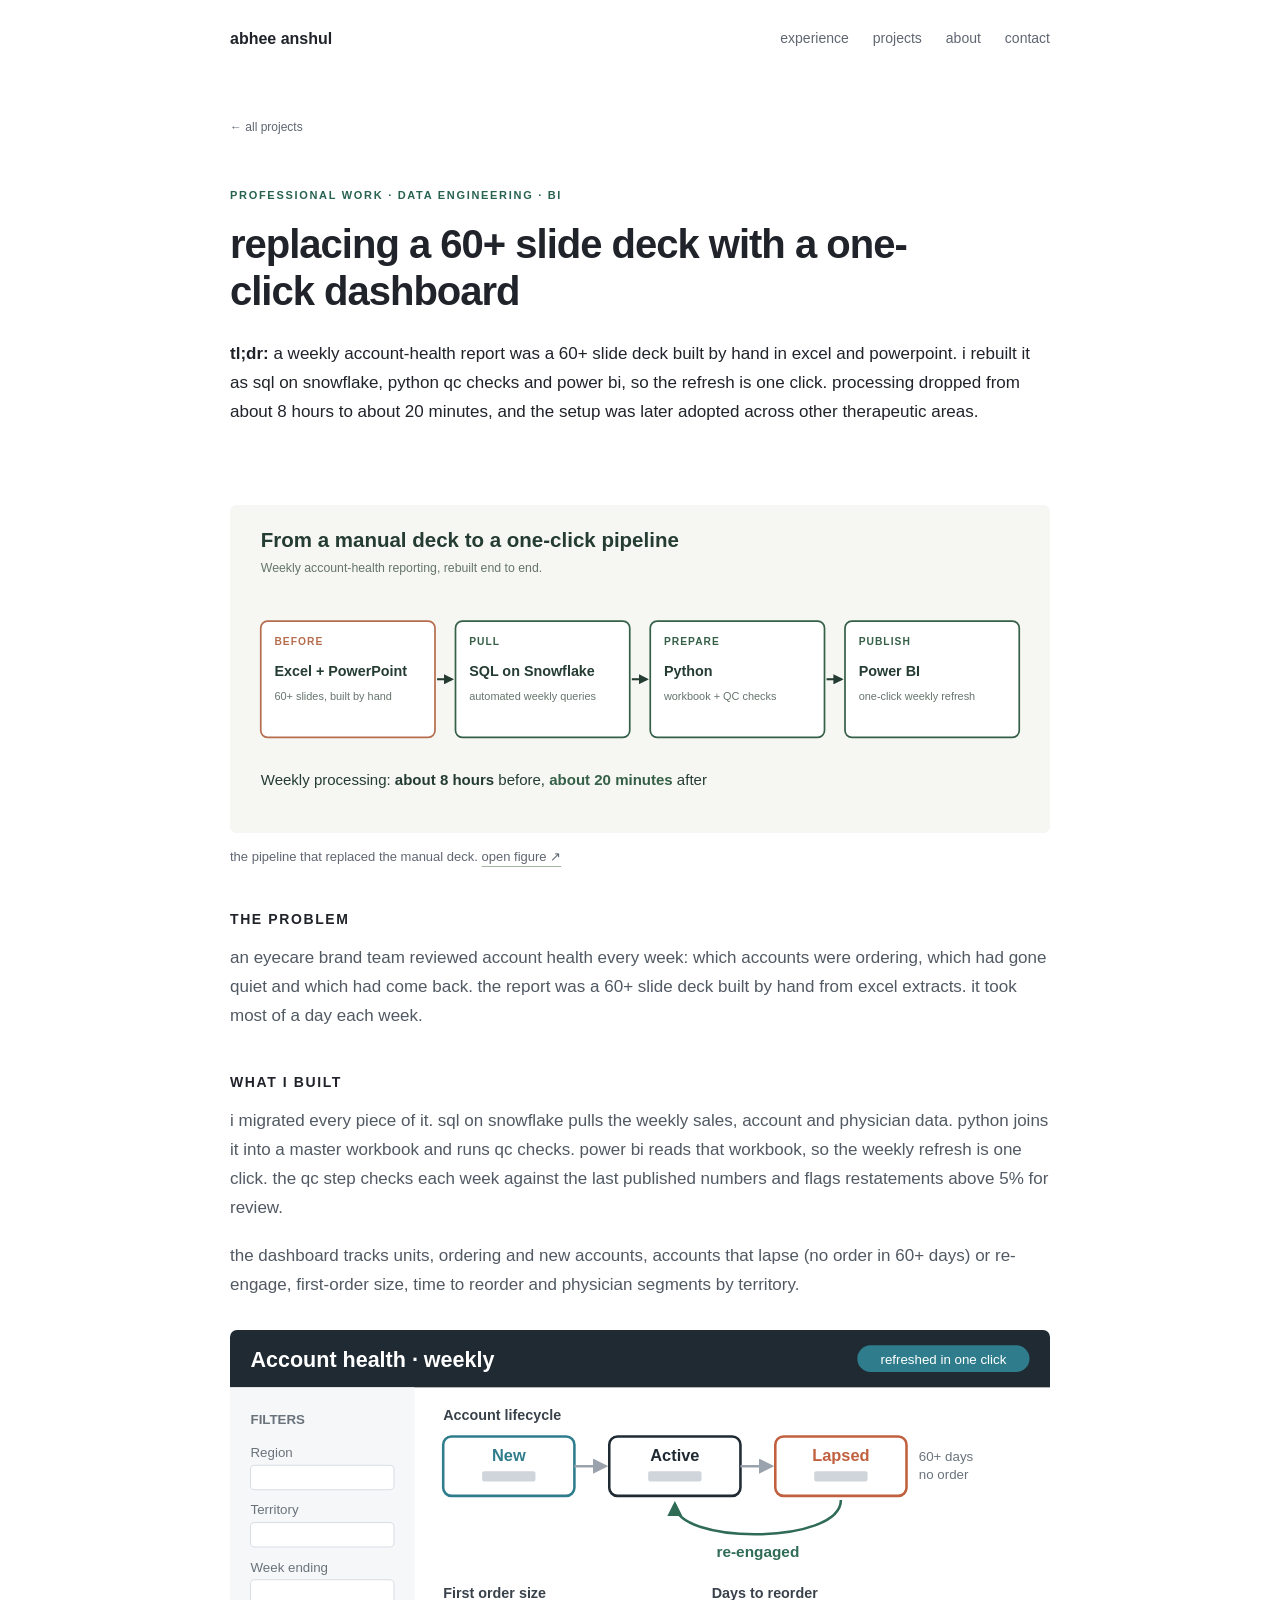
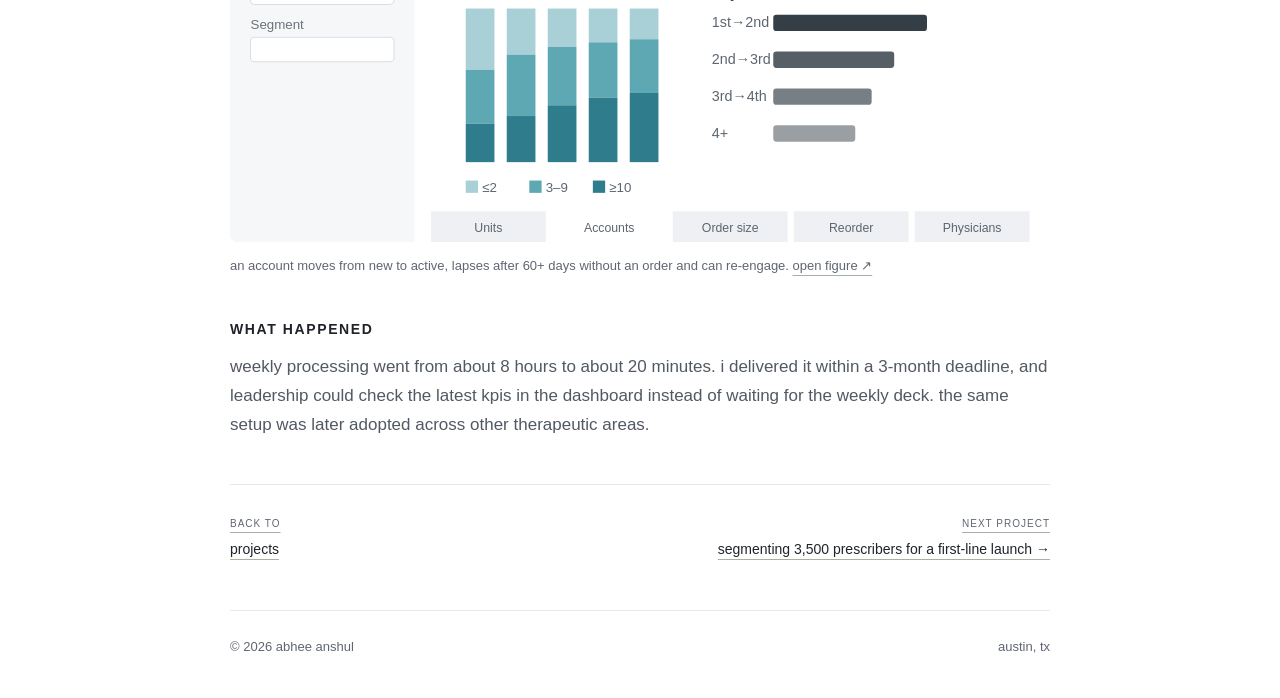
==== commit 29745759: "Portfolio  -19th oct v3.0" ====
--- a/work/account-dashboard/index.html
+++ b/work/account-dashboard/index.html
@@ -1 +1 @@
-<!doctype html><html lang="en"><head><meta charset="utf-8"><meta name="viewport" content="width=device-width,initial-scale=1"><title>Replacing a 60+ slide deck with a one-click dashboard | Abhee Anshul</title><meta name="description" content="A weekly account-health report rebuilt as a Snowflake, Python and Power BI pipeline."><meta name="theme-color" content="#ffffff"><meta property="og:title" content="Replacing a 60+ slide deck with a one-click dashboard | Abhee Anshul"><meta property="og:description" content="A weekly account-health report rebuilt as a Snowflake, Python and Power BI pipeline."><meta property="og:type" content="article"><meta property="og:image" content="https://abheeanshul.github.io/assets/og-card.png"><meta property="og:image:width" content="1200"><meta property="og:image:height" content="630"><meta name="twitter:card" content="summary_large_image"><link rel="icon" href="../../assets/favicon.svg" type="image/svg+xml"><link rel="stylesheet" href="../../assets/style.css"></head><body><a class="skip" href="#main">Skip to content</a><div class="article-shell"><header class="topbar"><a class="wordmark" href="../../">Abhee Anshul</a><nav aria-label="Main navigation"><a href="../../#experience">Experience</a><a href="../../#work">Projects</a><a href="../../#about">About</a><a href="../../#contact">Contact</a></nav></header><main id="main"><a class="back" href="../../#work">← All projects</a><article><header class="article-header"><div class="eyebrow">Professional work · Data engineering · BI</div><h1>Replacing a 60+ slide deck with a one-click dashboard</h1><p class="takeaway"><strong>tl;dr:</strong> A weekly account-health report was a 60+ slide deck built by hand in Excel and PowerPoint. I rebuilt it as SQL on Snowflake, Python QC checks and Power BI, so the refresh is one click. Processing dropped from about 8 hours to about 20 minutes, and the setup was later adopted across other therapeutic areas.</p><div class="article-meta"><div><span>My role</span>Decision Analytics Associate · ZS Associates</div><div><span>Methods &amp; tools</span>SQL, Snowflake, Python, Power BI</div></div></header><figure class="article-hero"><a href="../../assets/dashboard-pipeline.svg" target="_blank" rel="noopener noreferrer" aria-label="Open figure"><img src="../../assets/dashboard-pipeline.svg" alt="Excel and PowerPoint replaced by SQL on Snowflake, Python with QC checks and a Power BI dashboard." width="1200"></a><figcaption>The pipeline that replaced the manual deck. <a href="../../assets/dashboard-pipeline.svg" target="_blank" rel="noopener noreferrer">Open figure ↗</a></figcaption></figure><section class="prose-section"><h2>The problem</h2><p>An eyecare brand team reviewed account health every week: which accounts were ordering, which had gone quiet and which had come back. The report was a 60+ slide deck built by hand from Excel extracts. It took most of a day each week.</p></section><section class="prose-section"><h2>What I built</h2><p>I migrated every piece of it. SQL on Snowflake pulls the weekly sales, account and physician data. Python joins it into a master workbook and runs QC checks. Power BI reads that workbook, so the weekly refresh is one click. The QC step checks each week against the last published numbers and flags restatements above 5% for review.</p><p>The dashboard tracks units, ordering and new accounts, accounts that lapse (no order in 60+ days) or re-engage, first-order size, time to reorder and physician segments by territory.</p><figure><a href="../../assets/dashboard-layout.svg" target="_blank" rel="noopener noreferrer" aria-label="Open figure"><img src="../../assets/dashboard-layout.svg" alt="Dashboard layout: account lifecycle from new to active to lapsed with a re-engaged loop, first order size and days to reorder." loading="lazy" width="1200"></a><figcaption>An account moves from new to active, lapses after 60+ days without an order and can re-engage. <a href="../../assets/dashboard-layout.svg" target="_blank" rel="noopener noreferrer">Open figure ↗</a></figcaption></figure></section><section class="prose-section"><h2>What happened</h2><p>Weekly processing went from about 8 hours to about 20 minutes. I delivered it within a 3-month deadline, and leadership could check the latest KPIs in the dashboard instead of waiting for the weekly deck. The same setup was later adopted across other therapeutic areas.</p></section></article><nav class="article-bottom" aria-label="Case study navigation"><a href="../../#work"><span>Back to</span>Projects</a><a href="../first-line-adoption/"><span>Next project</span>Segmenting 3,500 prescribers for a first-line launch →</a></nav></main><footer class="footer"><span>© 2026 Abhee Anshul</span><span>Austin, TX</span></footer></div></body></html>
+<!doctype html><html lang="en"><head><meta charset="utf-8"><meta name="viewport" content="width=device-width,initial-scale=1"><title>Replacing a 60+ slide deck with a one-click dashboard | Abhee Anshul</title><meta name="description" content="A weekly account-health report rebuilt as a Snowflake, Python and Power BI pipeline."><meta name="theme-color" content="#ffffff"><meta property="og:title" content="Replacing a 60+ slide deck with a one-click dashboard | Abhee Anshul"><meta property="og:description" content="A weekly account-health report rebuilt as a Snowflake, Python and Power BI pipeline."><meta property="og:type" content="article"><meta property="og:image" content="https://abheeanshul.github.io/assets/og-card.png"><meta property="og:image:width" content="1200"><meta property="og:image:height" content="630"><meta name="twitter:card" content="summary_large_image"><link rel="icon" href="../../assets/favicon.svg" type="image/svg+xml"><link rel="stylesheet" href="../../assets/style.css"></head><body><a class="skip" href="#main">Skip to content</a><div class="article-shell"><header class="topbar"><a class="wordmark" href="../../">Abhee Anshul</a><nav aria-label="Main navigation"><a href="../../#experience">Experience</a><a href="../../#work">Projects</a><a href="../../#about">About</a><a href="../../#contact">Contact</a></nav></header><main id="main"><a class="back" href="../../#work">← All projects</a><article><header class="article-header"><div class="eyebrow">Professional work · Data engineering · BI</div><h1>Replacing a 60+ slide deck with a one-click dashboard</h1><p class="takeaway"><strong>tl;dr:</strong> A weekly account-health report was a 60+ slide deck built by hand in Excel and PowerPoint. I rebuilt it as SQL on Snowflake, Python QC checks and Power BI, so the refresh is one click. Processing dropped from about 8 hours to about 20 minutes, and the setup was later adopted across other therapeutic areas.</p></header><figure class="article-hero"><a href="../../assets/dashboard-pipeline.svg" target="_blank" rel="noopener noreferrer" aria-label="Open figure"><img src="../../assets/dashboard-pipeline.svg" alt="Excel and PowerPoint replaced by SQL on Snowflake, Python with QC checks and a Power BI dashboard." width="1200"></a><figcaption>The pipeline that replaced the manual deck. <a href="../../assets/dashboard-pipeline.svg" target="_blank" rel="noopener noreferrer">Open figure ↗</a></figcaption></figure><section class="prose-section"><h2>The problem</h2><p>An eyecare brand team reviewed account health every week: which accounts were ordering, which had gone quiet and which had come back. The report was a 60+ slide deck built by hand from Excel extracts. It took most of a day each week.</p></section><section class="prose-section"><h2>What I built</h2><p>I migrated every piece of it. SQL on Snowflake pulls the weekly sales, account and physician data. Python joins it into a master workbook and runs QC checks. Power BI reads that workbook, so the weekly refresh is one click. The QC step checks each week against the last published numbers and flags restatements above 5% for review.</p><p>The dashboard tracks units, ordering and new accounts, accounts that lapse (no order in 60+ days) or re-engage, first-order size, time to reorder and physician segments by territory.</p><figure><a href="../../assets/dashboard-layout.svg" target="_blank" rel="noopener noreferrer" aria-label="Open figure"><img src="../../assets/dashboard-layout.svg" alt="Dashboard layout: account lifecycle from new to active to lapsed with a re-engaged loop, first order size and days to reorder." loading="lazy" width="1200"></a><figcaption>An account moves from new to active, lapses after 60+ days without an order and can re-engage. <a href="../../assets/dashboard-layout.svg" target="_blank" rel="noopener noreferrer">Open figure ↗</a></figcaption></figure></section><section class="prose-section"><h2>What happened</h2><p>Weekly processing went from about 8 hours to about 20 minutes. I delivered it within a 3-month deadline, and leadership could check the latest KPIs in the dashboard instead of waiting for the weekly deck. The same setup was later adopted across other therapeutic areas.</p></section></article><nav class="article-bottom" aria-label="Case study navigation"><a href="../../#work"><span>Back to</span>Projects</a><a href="../first-line-adoption/"><span>Next project</span>Segmenting 3,500 prescribers for a first-line launch →</a></nav></main><footer class="footer"><span>© 2026 Abhee Anshul</span><span>Austin, TX</span></footer></div></body></html>
--- a/assets/style.css
+++ b/assets/style.css
@@ -8,7 +8,7 @@
 @media print{body{background:white;font-size:11px}.topbar,.footer,.skip{display:none}.shell{max-width:none;padding:0}a{text-decoration:none}@page{margin:18mm}}
 
 .company-link{display:inline-flex;align-items:center;gap:10px;text-decoration:none;vertical-align:middle}.company-link:hover{text-decoration:underline}.company-logo{width:28px;height:28px;object-fit:contain}.company-link[href*=amgen] .company-logo{width:46px}
-.school{display:flex;align-items:flex-start;gap:14px}.school>img{width:32px;height:32px;object-fit:contain;flex-shrink:0}.school h3 a{text-decoration:none}.school h3 a:hover{text-decoration:underline}.role-dot{font-weight:400}.footer a{text-decoration:none}.code-link{display:inline-block;margin-top:20px;font-size:15px}.education-row a:focus-visible{outline-offset:3px}
+.school{display:flex;align-items:flex-start;gap:14px}.school>img{width:32px;height:32px;object-fit:contain;flex-shrink:0}.school h3 a{text-decoration:none}.school h3 a:hover{text-decoration:underline}.role-dot{font-weight:400}.footer a{text-decoration:none}.education-row a:focus-visible{outline-offset:3px}
 @media(max-width:700px){.role-dot{display:none}.education-row>span{padding-left:46px}.topbar nav{flex-wrap:wrap;justify-content:flex-end;gap:12px}.footer{flex-wrap:wrap}.school p{font-size:14px}}
 
 :root{--ink:#20232a;--muted:#606671;--accent:#286351;--paper:#fff;--line:#e7e8eb;--panel:#f5f7f6;--serif:var(--sans)}
@@ -25,3 +25,5 @@
 .group-title{font-size:16px;font-weight:500;color:var(--muted);margin:0 0 12px}.project-group+.project-group{margin-top:34px}
 body{text-transform:lowercase}.personal-home h2,.eyebrow,.article-meta span,.article-bottom span,.prose-section h2{text-transform:uppercase}.prose-section h2{font-size:14px;font-weight:600;letter-spacing:1.6px;color:var(--ink);margin-bottom:16px}.takeaway strong{font-weight:600}
 .takeaway{border-left:0;padding:0;color:var(--ink)}.company-link{text-transform:none}
+.edu-row{display:flex;align-items:center;flex-wrap:wrap;column-gap:10px;row-gap:2px;margin:0 0 14px;font-size:16px}.edu-row img{width:22px;height:22px;object-fit:contain;flex-shrink:0}.edu-name{color:var(--ink);font-weight:500;text-decoration:none}.edu-name:hover{text-decoration:underline}.edu-deg{color:var(--muted)}.edu-year{margin-left:auto;color:var(--ink);font-size:15px;padding-left:12px}
+@media(max-width:700px){.edu-row{display:grid;grid-template-columns:22px 1fr auto;column-gap:10px;row-gap:2px;align-items:start}.edu-row img{grid-row:1;margin-top:2px}.edu-name{grid-column:2;grid-row:1}.edu-year{grid-column:3;grid-row:1;margin:0;padding:0}.edu-deg{grid-column:2/4;grid-row:2;font-size:15px}.edu-dot{display:none}}
